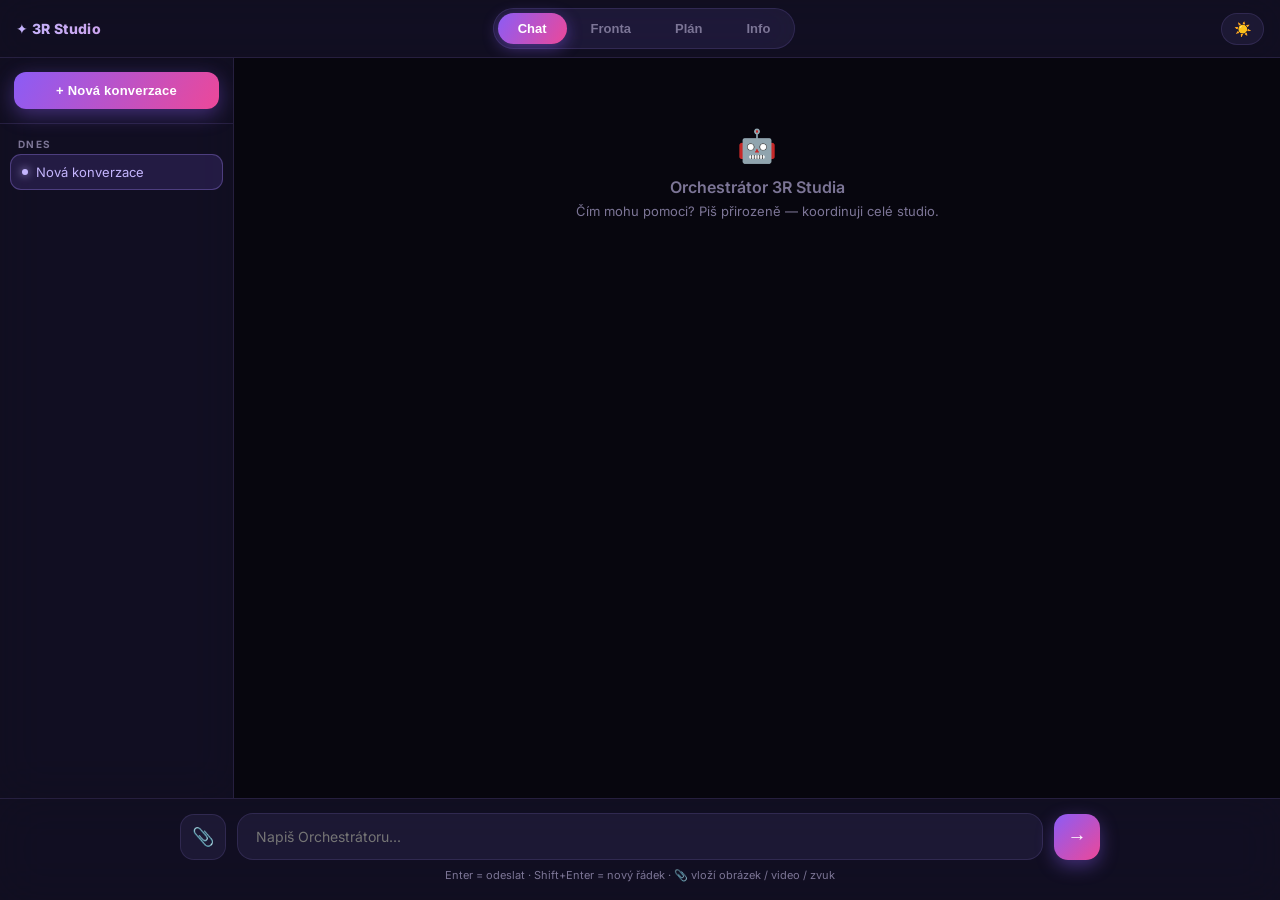
==== index.html @ f9796a10 "feat(axon): Interface builder - editovatelna tabulka v prohlizeci + paste z Excelu + save/load proje" ====
<!DOCTYPE html>
<html lang="cs">
<head>
  <meta charset="UTF-8">
  <meta name="viewport" content="width=device-width, initial-scale=1.0">
  <title>Admin Studio</title>
  <link rel="preconnect" href="https://fonts.googleapis.com">
  <link href="https://fonts.googleapis.com/css2?family=Inter:wght@400;500;600;700&display=swap" rel="stylesheet">
  <style>
:root {
  --bg: #07060e;
  --bg2: #0c0a1a;
  --surface: rgba(26, 22, 48, 0.55);
  --surface-solid: #14101f;
  --surface2: rgba(40, 34, 70, 0.5);
  --surface3: rgba(54, 46, 92, 0.55);
  --border: rgba(168, 140, 255, 0.14);
  --border-strong: rgba(168, 140, 255, 0.32);
  --accent: #8b5cf6;
  --accent2: #ec4899;
  --accent3: #22d3ee;
  --accent-dim: rgba(139, 92, 246, 0.16);
  --accent-light: #c4b5fd;
  --text: #ece9f7;
  --text-muted: #7c7596;
  --text-dim: #a9a2c4;
  --success: #34d399;
  --warning: #fbbf24;
  --danger: #fb7185;
  --info: #60a5fa;
  --radius: 16px;
  --radius-sm: 10px;
  --glass-blur: blur(22px) saturate(160%);
  --shadow: 0 8px 40px rgba(0,0,0,0.45);
  --glow: 0 0 24px rgba(139,92,246,0.35);
}

[data-theme="light"] {
  --bg: #eef0fb;
  --bg2: #e3e7f9;
  --surface: rgba(255, 255, 255, 0.62);
  --surface-solid: #ffffff;
  --surface2: rgba(255, 255, 255, 0.55);
  --surface3: rgba(124, 92, 246, 0.10);
  --border: rgba(80, 60, 160, 0.16);
  --border-strong: rgba(124, 92, 246, 0.4);
  --accent: #7c3aed;
  --accent2: #db2777;
  --accent3: #0891b2;
  --accent-dim: rgba(124, 58, 237, 0.12);
  --accent-light: #6d28d9;
  --text: #1a1730;
  --text-muted: #6b6488;
  --text-dim: #4b4570;
  --shadow: 0 8px 40px rgba(80,60,160,0.14);
  --glow: 0 0 24px rgba(124,58,237,0.22);
}

* { margin: 0; padding: 0; box-sizing: border-box; }
html, body { height: 100%; background: var(--bg); color: var(--text); font-family: 'Inter', system-ui, -apple-system, sans-serif; -webkit-font-smoothing: antialiased; }
@media (min-width: 641px) { html, body { overflow: hidden; } }
@media (max-width: 640px) { html, body { overflow-x: hidden; overflow-y: auto; } }

/* ===== ŽIVÉ POZADÍ — aurora orby ===== */
#bg-aurora { position: fixed; inset: 0; z-index: -2; overflow: hidden; background: radial-gradient(140% 120% at 50% 0%, var(--bg2), var(--bg) 70%); }
.orb { position: absolute; border-radius: 50%; filter: blur(70px); opacity: 0.55; will-change: transform; }
.orb.o1 { width: 46vw; height: 46vw; background: radial-gradient(circle, #8b5cf6, transparent 65%); top: -12vw; left: -8vw; animation: drift1 22s ease-in-out infinite; }
.orb.o2 { width: 40vw; height: 40vw; background: radial-gradient(circle, #ec4899, transparent 65%); bottom: -14vw; right: -10vw; animation: drift2 27s ease-in-out infinite; }
.orb.o3 { width: 34vw; height: 34vw; background: radial-gradient(circle, #22d3ee, transparent 65%); top: 35%; left: 45%; opacity: 0.32; animation: drift3 32s ease-in-out infinite; }
[data-theme="light"] .orb { opacity: 0.32; }
@keyframes drift1 { 0%,100%{transform:translate(0,0) scale(1)} 50%{transform:translate(8vw,6vh) scale(1.12)} }
@keyframes drift2 { 0%,100%{transform:translate(0,0) scale(1)} 50%{transform:translate(-7vw,-5vh) scale(1.08)} }
@keyframes drift3 { 0%,100%{transform:translate(0,0) scale(1)} 50%{transform:translate(-6vw,7vh) scale(1.15)} }
#bg-grid { position: fixed; inset: 0; z-index: -1; background-image: linear-gradient(rgba(139,92,246,0.04) 1px, transparent 1px), linear-gradient(90deg, rgba(139,92,246,0.04) 1px, transparent 1px); background-size: 44px 44px; mask-image: radial-gradient(120% 90% at 50% 0%, #000 30%, transparent 75%); pointer-events: none; }
@media (prefers-reduced-motion: reduce) { .orb { animation: none !important; } }

.app { display: flex; flex-direction: column; height: 100%; min-height: 100dvh; position: relative; z-index: 1; }
@media (min-width: 641px) { .app { height: 100vh; } }

/* ===== TOPBAR ===== */
.topbar {
  display: flex; align-items: center; padding: 0 16px;
  height: 58px; background: var(--surface); backdrop-filter: var(--glass-blur); -webkit-backdrop-filter: var(--glass-blur);
  border-bottom: 1px solid var(--border); flex-shrink: 0; gap: 10px; z-index: 10; overflow: hidden;
}
.brand {
  font-weight: 800; font-size: 14px; margin-right: 8px; letter-spacing: 0.4px; white-space: nowrap; flex: 1; min-width: 0; overflow: hidden; text-overflow: ellipsis;
  background: linear-gradient(120deg, var(--accent-light), var(--accent2) 60%, var(--accent3));
  -webkit-background-clip: text; background-clip: text; -webkit-text-fill-color: transparent;
  background-size: 200% auto; animation: shimmer 6s linear infinite;
}
@keyframes shimmer { to { background-position: 200% center; } }

.tabs {
  position: relative; display: flex; gap: 4px; margin: 0 auto; padding: 4px;
  border-radius: 999px; background: var(--surface2); border: 1px solid var(--border);
  backdrop-filter: var(--glass-blur); -webkit-backdrop-filter: var(--glass-blur);
}
.tab-indicator {
  position: absolute; top: 4px; bottom: 4px; left: 0; width: 0;
  border-radius: 999px; background: linear-gradient(120deg, var(--accent), var(--accent2));
  box-shadow: 0 4px 16px rgba(139,92,246,0.45); z-index: 0; opacity: 0;
  transition: transform 0.38s cubic-bezier(.5,1.4,.5,1), width 0.38s cubic-bezier(.5,1.4,.5,1), opacity 0.25s;
}
.tab-indicator.ready { opacity: 1; }
.tab {
  position: relative; z-index: 1; display: flex; align-items: center; justify-content: center; gap: 6px;
  padding: 8px 20px; border-radius: 999px; border: none; background: none; color: var(--text-muted);
  cursor: pointer; font-size: 13px; font-weight: 600; transition: color 0.25s; white-space: nowrap; flex: 1;
}
.tab:hover { color: var(--text); }
.tab.active { color: #fff; }
.tab-badge { background: rgba(255,255,255,0.25); color: #fff; border-radius: 10px; padding: 1px 6px; font-size: 10px; font-weight: 700; min-width: 16px; text-align: center; animation: pulse 2s infinite; }
.tab:not(.active) .tab-badge { background: linear-gradient(135deg, var(--accent2), var(--danger)); box-shadow: 0 0 10px rgba(236,72,153,0.5); }
@keyframes pulse { 0%,100%{transform:scale(1)} 50%{transform:scale(1.12)} }

.menu-btn { display: none; background: var(--surface2); border: 1px solid var(--border); border-radius: 10px; padding: 5px 11px; cursor: pointer; color: var(--text-dim); font-size: 16px; }
@media (max-width: 640px) { .menu-btn { display: block; } }
.sidebar-backdrop { display: none; position: fixed; inset: 0; top: 52px; background: rgba(0,0,0,0.5); z-index: 49; opacity: 0; transition: opacity 0.28s; }
.sidebar-backdrop.show { display: block; opacity: 1; }
.topbar-right { display: flex; align-items: center; gap: 8px; flex: 1; justify-content: flex-end; }
.theme-btn { background: var(--surface2); border: 1px solid var(--border); border-radius: 999px; padding: 7px 12px; cursor: pointer; color: var(--text-dim); font-size: 14px; transition: all 0.25s; }
.theme-btn:hover { transform: rotate(20deg) scale(1.1); border-color: var(--border-strong); }

.main { display: flex; flex: 1; overflow: hidden; min-height: 0; }

/* ===== SIDEBAR ===== */
.sidebar {
  width: 234px; background: var(--surface); backdrop-filter: var(--glass-blur); -webkit-backdrop-filter: var(--glass-blur);
  border-right: 1px solid var(--border); display: flex; flex-direction: column; flex-shrink: 0; overflow: hidden; transition: width 0.25s;
}
.sidebar.collapsed { width: 0; }
.sidebar-header { padding: 14px; border-bottom: 1px solid var(--border); }
.new-chat-btn {
  width: 100%; background: linear-gradient(120deg, var(--accent), var(--accent2)); color: #fff; border: none;
  border-radius: 12px; padding: 11px; cursor: pointer; font-size: 13px; font-weight: 700; letter-spacing: 0.2px;
  box-shadow: 0 6px 20px rgba(139,92,246,0.4); transition: all 0.25s; position: relative; overflow: hidden;
}
.new-chat-btn:hover { transform: translateY(-2px); box-shadow: 0 10px 28px rgba(139,92,246,0.55); }
.new-chat-btn:active { transform: translateY(0); }

.sidebar-list { flex: 1; overflow-y: auto; padding: 10px; }
.history-group { margin-bottom: 14px; }
.history-group-label { font-size: 10px; text-transform: uppercase; letter-spacing: 1.4px; color: var(--text-muted); padding: 4px 8px; font-weight: 700; }
.history-item { display: flex; align-items: center; gap: 8px; padding: 9px 11px; border-radius: 11px; cursor: pointer; font-size: 13px; color: var(--text-dim); white-space: nowrap; overflow: hidden; transition: all 0.2s; border: 1px solid transparent; }
.history-item .hi-dot { width: 6px; height: 6px; border-radius: 50%; background: var(--text-muted); flex-shrink: 0; transition: all 0.2s; }
.history-item .hi-title { overflow: hidden; text-overflow: ellipsis; }
.history-item:hover { background: var(--surface2); color: var(--text); transform: translateX(3px); }
.history-item:hover .hi-dot { background: var(--accent2); }
.history-item.active { background: var(--accent-dim); color: var(--accent-light); border-color: var(--border-strong); }
.history-item.active .hi-dot { background: var(--accent-light); box-shadow: 0 0 8px var(--accent-light); }

.content { flex: 1; display: flex; flex-direction: column; overflow: hidden; }
.view { display: none; flex: 1; overflow-y: auto; }
.view.active { display: flex; flex-direction: column; animation: viewIn 0.35s cubic-bezier(.4,0,.2,1); }
@keyframes viewIn { from { opacity: 0; transform: translateY(10px); } to { opacity: 1; transform: translateY(0); } }

#view-chat { padding: 0; }
.chat-messages { flex: 1; overflow-y: auto; padding: 28px 24px; display: flex; flex-direction: column; gap: 18px; max-width: 980px; width: 100%; align-self: center; }
.msg-wrap { display: flex; gap: 11px; max-width: 86%; animation: msgIn 0.4s cubic-bezier(.34,1.56,.64,1); }
@keyframes msgIn { from { opacity: 0; transform: translateY(14px) scale(0.97); } to { opacity: 1; transform: translateY(0) scale(1); } }
.msg-wrap.user { align-self: flex-end; flex-direction: row-reverse; }
.msg-wrap.agent { align-self: flex-start; }
.msg-avatar { width: 32px; height: 32px; border-radius: 50%; display: flex; align-items: center; justify-content: center; font-size: 14px; flex-shrink: 0; margin-top: 4px; border: 1px solid var(--border); }
.msg-wrap.user .msg-avatar { background: linear-gradient(135deg, var(--accent-dim), transparent); }
.msg-wrap.agent .msg-avatar { background: linear-gradient(135deg, var(--accent), var(--accent2)); box-shadow: var(--glow); }
.msg-body { display: flex; flex-direction: column; gap: 5px; min-width: 0; }
.msg-bubble {
  padding: 13px 17px; border-radius: 18px; font-size: 14px; line-height: 1.65; max-width: 100%; overflow-wrap: anywhere; word-break: break-word;
  backdrop-filter: var(--glass-blur); -webkit-backdrop-filter: var(--glass-blur); border: 1px solid var(--border); word-wrap: break-word;
}
.msg-wrap.user .msg-bubble { background: linear-gradient(135deg, rgba(139,92,246,0.28), rgba(236,72,153,0.18)); border-bottom-right-radius: 5px; border-color: var(--border-strong); }
.msg-wrap.agent .msg-bubble { background: var(--surface2); border-bottom-left-radius: 5px; }
.msg-bubble.html-content img { max-width: 100%; border-radius: var(--radius-sm); margin: 8px 0; display: block; }
.msg-bubble.html-content audio { width: 100%; margin: 8px 0; }
.msg-bubble.html-content video { max-width: 100%; border-radius: var(--radius-sm); margin: 8px 0; display: block; background: #000; }
.msg-bubble.html-content .table-scroll { max-width: 100%; overflow-x: auto; margin: 8px 0; -webkit-overflow-scrolling: touch; border-radius: var(--radius-sm); }
.msg-bubble.html-content .table-scroll table { margin: 0; width: auto; min-width: 100%; }
.msg-bubble.html-content h1,.msg-bubble.html-content h2,.msg-bubble.html-content h3 { margin: 12px 0 6px; line-height: 1.3; }
.msg-bubble.html-content p { margin: 6px 0; }
.msg-bubble.html-content ul,.msg-bubble.html-content ol { padding-left: 20px; margin: 6px 0; }
.msg-bubble.html-content pre { background: rgba(0,0,0,0.35); border-radius: var(--radius-sm); padding: 12px; overflow-x: auto; font-size: 13px; margin: 8px 0; border: 1px solid var(--border); }
.msg-bubble.html-content code { background: rgba(0,0,0,0.3); padding: 2px 6px; border-radius: 5px; font-size: 13px; font-family: ui-monospace, monospace; }
.msg-bubble.html-content table { border-collapse: collapse; width: 100%; margin: 8px 0; font-size: 13px; }
.msg-bubble.html-content th,.msg-bubble.html-content td { border: 1px solid var(--border); padding: 6px 10px; }
.msg-bubble.html-content th { background: var(--surface3); }
.msg-bubble.html-content a { color: var(--accent3); }
.msg-meta { font-size: 11px; color: var(--text-muted); padding: 0 6px; }
.msg-wrap.user .msg-meta { text-align: right; }

.typing-indicator { display: flex; gap: 5px; align-items: center; padding: 15px 18px; background: var(--surface2); backdrop-filter: var(--glass-blur); -webkit-backdrop-filter: var(--glass-blur); border: 1px solid var(--border); border-radius: 18px; border-bottom-left-radius: 5px; width: fit-content; }
.typing-dot { width: 8px; height: 8px; border-radius: 50%; background: linear-gradient(135deg, var(--accent), var(--accent2)); animation: typingBounce 1.2s infinite; }
.typing-dot:nth-child(2) { animation-delay: 0.18s; }
.typing-dot:nth-child(3) { animation-delay: 0.36s; }
@keyframes typingBounce { 0%,60%,100%{transform:translateY(0);opacity:0.5} 30%{transform:translateY(-7px);opacity:1} }

/* ===== GLASS KARTY (sdílené) ===== */
.glass-card, .queue-card, .stat-card, .schedule-item, .task-form {
  background: var(--surface); backdrop-filter: var(--glass-blur); -webkit-backdrop-filter: var(--glass-blur);
  border: 1px solid var(--border); border-radius: var(--radius);
}

#view-queue { padding: 24px; }
.queue-header { display: flex; align-items: center; gap: 12px; margin-bottom: 22px; }
.queue-header h2 { font-size: 20px; font-weight: 800; }
.queue-empty { text-align: center; padding: 70px 20px; color: var(--text-muted); }
.queue-empty .empty-icon { font-size: 52px; margin-bottom: 14px; opacity: 0.4; animation: float 4s ease-in-out infinite; }
@keyframes float { 0%,100%{transform:translateY(0)} 50%{transform:translateY(-10px)} }

.queue-card { padding: 18px; margin-bottom: 14px; transition: all 0.25s; position: relative; overflow: hidden; }
.queue-card::before { content: ''; position: absolute; left: 0; top: 0; bottom: 0; width: 3px; background: linear-gradient(var(--accent), var(--accent2)); opacity: 0; transition: opacity 0.25s; }
.queue-card:hover { border-color: var(--border-strong); transform: translateY(-2px); box-shadow: var(--shadow); }
.queue-card:hover::before { opacity: 1; }
.card-header { display: flex; align-items: center; gap: 8px; margin-bottom: 11px; flex-wrap: wrap; }
.project-badge { padding: 4px 11px; border-radius: 999px; font-size: 11px; font-weight: 700; border: 1px solid transparent; }
.badge-pavler { background: rgba(167,139,250,0.16); color: #c4b5fd; border-color: rgba(167,139,250,0.3); }
.badge-spektrum { background: rgba(251,191,36,0.14); color: #fbbf24; border-color: rgba(251,191,36,0.3); }
.badge-conflux { background: rgba(248,113,113,0.14); color: #f87171; border-color: rgba(248,113,113,0.3); }
.badge-gream { background: rgba(74,222,128,0.14); color: #4ade80; border-color: rgba(74,222,128,0.3); }
.badge-recho { background: rgba(96,165,250,0.14); color: #60a5fa; border-color: rgba(96,165,250,0.3); }
.badge-default { background: var(--surface2); color: var(--text-dim); border-color: var(--border); }
.card-agent { font-size: 12px; color: var(--text-muted); }
.card-time { margin-left: auto; font-size: 11px; color: var(--text-muted); }
.card-qa { font-size: 12px; font-weight: 700; }
.card-qa.good { color: var(--success); }
.card-qa.warn { color: var(--warning); }
.card-title { font-weight: 700; font-size: 15px; margin-bottom: 8px; }
.card-preview { color: var(--text-dim); font-size: 14px; line-height: 1.65; }
.card-preview.html-content img { max-width: 100%; border-radius: var(--radius-sm); margin: 8px 0; }
.card-preview.html-content img.thumbnail { max-width: 280px; }
.card-full { display: none; }
.expand-btn { background: none; border: none; color: var(--accent-light); cursor: pointer; font-size: 12px; padding: 4px 0; margin: 4px 0; font-weight: 600; }
.card-editor { display: none; margin-top: 12px; }
.card-feedback { display: none; margin-top: 12px; }
.edit-textarea, .feedback-textarea {
  width: 100%; min-height: 120px; background: var(--surface2); border: 1px solid var(--border);
  border-radius: var(--radius-sm); padding: 11px; color: var(--text); font-size: 14px; line-height: 1.5; resize: vertical; font-family: inherit;
}
.edit-textarea:focus, .feedback-textarea:focus { outline: none; border-color: var(--accent); box-shadow: 0 0 0 3px var(--accent-dim); }
.editor-row { display: flex; gap: 8px; margin-top: 8px; }

.card-actions { display: flex; gap: 8px; margin-top: 15px; flex-wrap: wrap; }
.btn { padding: 9px 17px; border-radius: 11px; cursor: pointer; font-size: 13px; font-weight: 600; border: none; transition: all 0.22s; }
.btn:hover { transform: translateY(-2px); }
.btn:active { transform: translateY(0); }
.btn-approve { background: linear-gradient(135deg, #059669, #10b981); color: #fff; box-shadow: 0 4px 16px rgba(16,185,129,0.35); }
.btn-edit { background: var(--surface2); color: var(--text); border: 1px solid var(--border); }
.btn-edit:hover { border-color: var(--border-strong); }
.btn-feedback { background: var(--surface2); color: var(--warning); border: 1px solid var(--border); }
.btn-reject { background: none; color: var(--text-muted); border: 1px solid var(--border); }
.btn-reject:hover { color: var(--danger); border-color: var(--danger); }
.btn-save { background: linear-gradient(135deg, #059669, #10b981); color: #fff; }
.btn-primary { background: linear-gradient(120deg, var(--accent), var(--accent2)); color: #fff; box-shadow: 0 4px 16px rgba(139,92,246,0.4); }
.btn-ghost { background: none; color: var(--text-muted); }

#view-plan { padding: 24px; }
.plan-header { display: flex; justify-content: space-between; align-items: center; margin-bottom: 22px; }
.plan-header h2 { font-size: 20px; font-weight: 800; }
.add-task-btn { background: linear-gradient(120deg, var(--accent), var(--accent2)); color: #fff; border: none; padding: 9px 17px; border-radius: 11px; cursor: pointer; font-size: 13px; font-weight: 700; box-shadow: 0 4px 16px rgba(139,92,246,0.4); transition: all 0.22s; }
.add-task-btn:hover { transform: translateY(-2px); box-shadow: 0 8px 22px rgba(139,92,246,0.5); }

.task-form { padding: 18px; margin-bottom: 22px; display: none; }
.task-form.visible { display: block; animation: viewIn 0.3s ease; }
.form-grid { display: grid; grid-template-columns: 1fr 1fr; gap: 13px; margin-bottom: 13px; }
.form-field label { display: block; font-size: 11px; text-transform: uppercase; letter-spacing: 1px; color: var(--text-muted); margin-bottom: 6px; font-weight: 600; }
.form-field input, .form-field select, .form-field textarea {
  width: 100%; background: var(--surface2); border: 1px solid var(--border); border-radius: var(--radius-sm);
  padding: 9px 13px; color: var(--text); font-size: 14px; font-family: inherit; transition: all 0.2s;
}
.form-field input:focus, .form-field select:focus, .form-field textarea:focus { outline: none; border-color: var(--accent); box-shadow: 0 0 0 3px var(--accent-dim); }
.form-field textarea { min-height: 80px; resize: vertical; }
.form-field.full { grid-column: 1/-1; }
.form-actions { display: flex; gap: 8px; }

.schedule-list { display: flex; flex-direction: column; gap: 10px; }
.schedule-item { padding: 15px 17px; display: flex; align-items: flex-start; gap: 13px; transition: all 0.22s; }
.schedule-item:hover { border-color: var(--border-strong); transform: translateX(3px); }
.schedule-item .s-time { font-size: 12px; color: var(--accent-light); font-weight: 700; min-width: 80px; }
.schedule-item .s-body { flex: 1; }
.schedule-item .s-title { font-weight: 600; font-size: 14px; margin-bottom: 3px; }
.schedule-item .s-meta { font-size: 12px; color: var(--text-muted); }
.schedule-item .s-actions { display: flex; gap: 6px; }
.s-btn { background: var(--surface2); border: 1px solid var(--border); border-radius: 8px; padding: 5px 9px; cursor: pointer; color: var(--text-muted); font-size: 12px; transition: all 0.2s; }
.s-btn:hover { color: var(--text); border-color: var(--border-strong); }
.s-btn.del:hover { color: var(--danger); border-color: var(--danger); }
.schedule-badge { font-size: 11px; padding: 3px 9px; border-radius: 999px; font-weight: 600; }
.badge-active { background: rgba(52,211,153,0.16); color: #34d399; }
.badge-paused { background: var(--surface2); color: var(--text-muted); }

#view-info { padding: 24px; }
.info-grid { display: grid; grid-template-columns: repeat(auto-fit, minmax(180px, 1fr)); gap: 14px; margin-bottom: 26px; }
.stat-card { padding: 20px; transition: all 0.25s; position: relative; overflow: hidden; }
.stat-card::after { content: ''; position: absolute; top: -40%; right: -20%; width: 120px; height: 120px; background: radial-gradient(circle, var(--accent-dim), transparent 70%); opacity: 0; transition: opacity 0.3s; }
.stat-card:hover { transform: translateY(-3px); border-color: var(--border-strong); box-shadow: var(--shadow); }
.stat-card:hover::after { opacity: 1; }
.stat-label { font-size: 11px; text-transform: uppercase; letter-spacing: 1px; color: var(--text-muted); margin-bottom: 8px; font-weight: 600; }
.stat-value { font-size: 32px; font-weight: 800; background: linear-gradient(120deg, var(--accent-light), var(--accent2)); -webkit-background-clip: text; background-clip: text; -webkit-text-fill-color: transparent; }
.stat-sub { font-size: 12px; color: var(--text-muted); margin-top: 4px; }
.stat-value.warn { background: linear-gradient(120deg, #fbbf24, #f59e0b); -webkit-background-clip: text; background-clip: text; -webkit-text-fill-color: transparent; }
.stat-value.danger { background: linear-gradient(120deg, #fb7185, #ef4444); -webkit-background-clip: text; background-clip: text; -webkit-text-fill-color: transparent; }
.info-section { margin-bottom: 26px; }
.info-section h3 { font-size: 12px; text-transform: uppercase; letter-spacing: 1px; color: var(--text-muted); margin-bottom: 14px; font-weight: 700; }
.info-row { display: flex; justify-content: space-between; padding: 11px 14px; margin-bottom: 6px; border-radius: 12px; background: var(--surface); backdrop-filter: var(--glass-blur); -webkit-backdrop-filter: var(--glass-blur); border: 1px solid var(--border); font-size: 14px; transition: all 0.2s; }
.info-row:hover { border-color: var(--border-strong); transform: translateX(3px); }
.info-row .label { color: var(--text-dim); }
.info-row .value { font-weight: 600; }

/* ===== CHAT INPUT ===== */
.chat-input-bar { padding: 14px 20px 18px; background: var(--surface); backdrop-filter: var(--glass-blur); -webkit-backdrop-filter: var(--glass-blur); border-top: 1px solid var(--border); flex-shrink: 0; }
.chat-input-wrap { display: flex; gap: 11px; align-items: flex-end; max-width: 920px; margin: 0 auto; }
.chat-textarea { flex: 1; background: var(--surface2); border: 1px solid var(--border); border-radius: 16px; padding: 12px 18px; color: var(--text); font-size: 14px; font-family: inherit; resize: none; line-height: 1.5; max-height: 150px; overflow-y: auto; transition: all 0.22s; }
.chat-textarea:focus { outline: none; border-color: var(--accent); box-shadow: 0 0 0 3px var(--accent-dim), var(--glow); }
.send-btn { background: linear-gradient(135deg, var(--accent), var(--accent2)); color: #fff; border: none; width: 46px; height: 46px; border-radius: 14px; cursor: pointer; font-size: 19px; display: flex; align-items: center; justify-content: center; flex-shrink: 0; transition: all 0.22s; box-shadow: 0 6px 18px rgba(139,92,246,0.4); }
.send-btn:hover { transform: translateY(-2px) scale(1.04); box-shadow: 0 10px 26px rgba(139,92,246,0.55); }
.send-btn:active { transform: scale(0.96); }
.send-btn:disabled { opacity: 0.4; cursor: not-allowed; transform: none; box-shadow: none; }
.attach-btn { background: var(--surface2); border: 1px solid var(--border); color: var(--text-dim); width: 46px; height: 46px; border-radius: 14px; cursor: pointer; font-size: 18px; display: flex; align-items: center; justify-content: center; flex-shrink: 0; transition: all 0.22s; }
.attach-btn:hover { color: var(--text); border-color: var(--border-strong); transform: translateY(-2px); }
.attach-btn:disabled { opacity: 0.5; cursor: wait; transform: none; }
.input-hint { text-align: center; font-size: 11px; color: var(--text-muted); margin-top: 8px; }

.toast-container { position: fixed; bottom: 90px; left: 50%; transform: translateX(-50%); display: flex; flex-direction: column; gap: 8px; z-index: 1000; pointer-events: none; }
.toast { background: var(--surface); backdrop-filter: var(--glass-blur); -webkit-backdrop-filter: var(--glass-blur); border: 1px solid var(--border-strong); color: var(--text); padding: 11px 22px; border-radius: 14px; font-size: 14px; opacity: 0; transform: translateY(12px); transition: all 0.3s cubic-bezier(.34,1.56,.64,1); white-space: nowrap; box-shadow: var(--shadow); }
.toast.show { opacity: 1; transform: translateY(0); }
.toast.success { border-color: var(--success); color: var(--success); }
.toast.error { border-color: var(--danger); color: var(--danger); }

::-webkit-scrollbar { width: 7px; height: 7px; }
::-webkit-scrollbar-track { background: transparent; }
::-webkit-scrollbar-thumb { background: linear-gradient(var(--accent), var(--accent2)); border-radius: 4px; }
::-webkit-scrollbar-thumb:hover { background: var(--accent); }

@media (max-width: 640px) {
  .sidebar { position: fixed; top: 58px; bottom: 0; left: 0; z-index: 50; width: 80vw; max-width: 300px; box-shadow: var(--shadow); transform: translateX(-105%); transition: transform 0.28s; display: flex; }
  .sidebar.mobile-open { transform: translateX(0); }
  .form-grid { grid-template-columns: 1fr; }
  .topbar { padding: 8px 10px; min-height: 52px; height: auto; gap: 8px; flex-wrap: wrap; overflow: visible; }
  .brand { font-size: 13px; margin-right: 0; }
  .tabs { order: 5; flex-basis: 100%; width: 100%; margin: 0; padding: 4px; gap: 4px; }
  .tab { flex: 1; padding: 9px 4px; font-size: 12.5px; }
  #view-queue, #view-plan, #view-info { padding: 16px; }
  #view-queue > div, #view-plan > div, #view-info > div { padding: 0 !important; max-width: 100% !important; }
  .chat-messages { padding: 18px 14px; }
  .chat-input-bar { padding: 10px 12px 14px; }
  .msg-wrap { max-width: 95%; }
  .info-grid { grid-template-columns: 1fr 1fr; }
  .main { overflow-y: auto; }
  .content { overflow-y: auto; }
  .view.active { overflow-y: visible; }
}
.view-inner { width: 100%; max-width: 860px; margin: 0 auto; align-self: center; }
@keyframes fadeIn { from { opacity:0; transform:translateY(8px); } to { opacity:1; transform:translateY(0); } }
  </style>
</head>
<body>
<div id="bg-aurora"><div class="orb o1"></div><div class="orb o2"></div><div class="orb o3"></div></div>
<div id="bg-grid"></div>
<div class="app">
  <header class="topbar">
    <button class="menu-btn" id="menu-btn" onclick="toggleSidebar()" aria-label="Menu">☰</button>
    <span class="brand">✦ 3R Studio</span>
    <nav class="tabs" id="tabs">
      <span class="tab-indicator" id="tab-indicator"></span>
      <button class="tab active" data-tab="chat" onclick="setTab('chat')">Chat</button>
      <button class="tab" data-tab="queue" onclick="setTab('queue')">Fronta <span class="tab-badge" id="queue-badge" style="display:none"></span></button>
      <button class="tab" data-tab="plan" onclick="setTab('plan')">Plán</button>
      <button class="tab" data-tab="info" onclick="setTab('info')">Info</button>
    </nav>
    <div class="topbar-right">
      <button class="theme-btn" id="theme-btn" onclick="toggleTheme()">☀️</button>
    </div>
  </header>

  <div class="main">
    <aside class="sidebar" id="sidebar">
      <div class="sidebar-header">
        <button class="new-chat-btn" onclick="newSession()">+ Nová konverzace</button>
      </div>
      <div class="sidebar-list" id="history-list"></div>
    </aside>
    <div class="sidebar-backdrop" id="sidebar-backdrop" onclick="toggleSidebar(false)"></div>

    <div class="content">
      <div class="view active" id="view-chat">
        <div class="chat-messages" id="chat-messages">
          <div data-welcome style="text-align:center;padding:40px 20px;color:var(--text-muted)">
            <div style="font-size:32px;margin-bottom:12px">🤖</div>
            <div style="font-weight:600;margin-bottom:6px">Orchestrátor 3R Studia</div>
            <div style="font-size:13px">Čím mohu pomoci? Piš přirozeně — koordinuji celé studio.</div>
          </div>
        </div>
      </div>

      <div class="view" id="view-queue">
        <div class="view-inner">
          <div class="queue-header">
            <h2>Fronta schválení</h2>
            <span style="color:var(--text-muted);font-size:13px" id="queue-count">Prázdná</span>
          </div>
          <div id="queue-list"></div>
        </div>
      </div>

      <div class="view" id="view-plan">
        <div class="view-inner">
          <div class="plan-header">
            <h2>Plán</h2>
            <button class="add-task-btn" onclick="toggleAddTask()">+ Přidat úkol</button>
          </div>

          <div class="task-form" id="task-form">
            <div class="form-grid">
              <div class="form-field full">
                <label>Název úkolu *</label>
                <input type="text" id="s-title" placeholder="např. Vygeneruj týdenní post pro Gream">
              </div>
              <div class="form-field">
                <label>Opakování</label>
                <select id="s-type">
                  <option value="weekly">Týdně</option>
                  <option value="daily">Denně</option>
                  <option value="monthly">Měsíčně</option>
                </select>
              </div>
              <div class="form-field">
                <label>Den v týdnu</label>
                <select id="s-dow">
                  <option value="1">Pondělí</option>
                  <option value="2">Úterý</option>
                  <option value="3">Středa</option>
                  <option value="4">Čtvrtek</option>
                  <option value="5">Pátek</option>
                  <option value="6">Sobota</option>
                  <option value="0">Neděle</option>
                </select>
              </div>
              <div class="form-field">
                <label>Čas</label>
                <input type="time" id="s-time" value="09:00">
              </div>
              <div class="form-field">
                <label>Agent</label>
                <select id="s-agent">
                  <option value="orchestrator">Orchestrátor (rozhodne)</option>
                  <option value="copywriter">Copywriter</option>
                  <option value="image-gen">Image Gen</option>
                  <option value="game-designer">Herní designér</option>
                  <option value="social-media">Social Media</option>
                </select>
              </div>
              <div class="form-field">
                <label>Projekt</label>
                <select id="s-project">
                  <option value="Gream">Gream</option>
                  <option value="Pavler">Pavler</option>
                  <option value="Spektrum">Spektrum barev</option>
                  <option value="CONFLUX">CONFLUX</option>
                  <option value="RECHO">RECHO</option>
                  <option value="Weby">Weby</option>
                </select>
              </div>
              <div class="form-field full">
                <label>Instrukce pro agenta</label>
                <textarea id="s-prompt" placeholder="Co přesně má agent udělat?..."></textarea>
              </div>
            </div>
            <div class="form-actions">
              <button class="btn btn-primary" onclick="addSchedule()">✓ Uložit úkol</button>
              <button class="btn btn-ghost" onclick="toggleAddTask()">Zrušit</button>
            </div>
          </div>

          <div class="schedule-list" id="schedule-list"></div>
        </div>
      </div>

      <div class="view" id="view-info">
        <div class="view-inner">
          <h2 style="margin-bottom:20px;font-size:20px">3R Studio — přehled</h2>

          <div class="info-grid" style="grid-template-columns:repeat(3,1fr)">
            <div class="stat-card">
              <div class="stat-label">DeepSeek kredit</div>
              <div class="stat-value" id="stat-balance">–</div>
              <div class="stat-sub" id="stat-balance-sub"></div>
            </div>
            <div class="stat-card">
              <div class="stat-label">Ve frontě</div>
              <div class="stat-value" id="stat-queue">0</div>
              <div class="stat-sub">čeká na schválení</div>
            </div>
            <div class="stat-card">
              <div class="stat-label">Do srpnu 2026</div>
              <div class="stat-value warn" id="stat-countdown">–</div>
              <div class="stat-sub">dní · launch deadline</div>
            </div>
          </div>

          <div class="info-section">
            <h3>Model orchestrátoru</h3>
            <div class="info-row" style="flex-wrap:wrap;gap:10px">
              <span class="label">Aktuální: <strong id="orch-model-cur">…</strong></span>
              <span class="value" style="display:flex;gap:8px;align-items:center">
                <select id="orch-model-sel" style="background:var(--surface2);border:1px solid var(--border);color:var(--text);border-radius:8px;padding:6px 10px;font-size:13px">
                  <option value="opus">Claude Opus 4.8 — nejchytřejší (drahé)</option>
                  <option value="sonnet">Claude Sonnet 4.6 — vyvážené</option>
                  <option value="haiku">Claude Haiku 4.5 — rychlé/levné</option>
                  <option value="fable">Claude Fable 5 — nejnovější</option>
                  <option value="deepseek">DeepSeek — nejlevnější</option>
                  <option value="gpt4o">GPT-4o — OpenAI</option>
                </select>
                <button onclick="setOrchModel()" style="background:linear-gradient(135deg,var(--accent),var(--accent2));color:#fff;border:none;border-radius:8px;padding:7px 14px;font-size:13px;font-weight:600;cursor:pointer">Použít</button>
              </span>
            </div>
          </div>

          <div class="info-section">
            <h3>Náklady · API <button onclick="refreshSpendUptime()" style="float:right;background:var(--surface2);border:1px solid var(--border);color:var(--text-dim);border-radius:8px;padding:3px 10px;font-size:11px;cursor:pointer">↻ obnovit</button></h3>
            <div id="info-spend"><div class="info-row"><span class="label" style="color:var(--text-muted)">Načítám…</span></div></div>
          </div>

          <div class="info-section">
            <h3>Dostupnost · Uptime</h3>
            <div id="info-uptime"><div class="info-row"><span class="label" style="color:var(--text-muted)">Načítám…</span></div></div>
          </div>

          <div class="info-section">
            <h3>Projekty</h3>
            <div id="info-projects-list">
              <div class="info-row"><span class="label">📱 Gream</span><span class="value" style="color:var(--danger)">PRIORITA · launch srpen 2026</span></div>
              <div class="info-row"><span class="label">🎵 Spektrum barev</span><span class="value" style="color:var(--warning)">Album · distribuce srpen 2026</span></div>
              <div class="info-row"><span class="label">⚔️ CONFLUX</span><span class="value">Itch.io → Steam</span></div>
              <div class="info-row"><span class="label">🎬 Pavler</span><span class="value" style="color:var(--success)">● Aktivní · virální obsah</span></div>
              <div class="info-row"><span class="label">🗡️ RECHO</span><span class="value" style="color:var(--text-muted)">Long-term · GDD fáze</span></div>
            </div>
          </div>

          <div class="info-section">
            <h3>AI modely &amp; API</h3>
            <div class="info-row">
              <span class="label">🤖 DeepSeek</span>
              <span class="value" style="display:flex;gap:12px;align-items:center">
                <span id="stat-ds-badge" style="font-size:12px"></span>
                <a href="https://platform.deepseek.com" target="_blank" style="color:var(--accent-light)">platform.deepseek.com ↗</a>
              </span>
            </div>
            <div class="info-row"><span class="label">🎨 OpenAI</span><span class="value"><a href="https://platform.openai.com" target="_blank" style="color:var(--accent-light)">platform.openai.com ↗</a></span></div>
            <div class="info-row"><span class="label">🧠 Anthropic (Claude)</span><span class="value"><a href="https://console.anthropic.com" target="_blank" style="color:var(--accent-light)">console.anthropic.com ↗</a></span></div>
            <div class="info-row"><span class="label">🎵 Suno</span><span class="value"><a href="https://suno.com" target="_blank" style="color:var(--accent-light)">suno.com ↗</a></span></div>
          </div>

          <div class="info-section">
            <h3>Infrastruktura</h3>
            <div class="info-row"><span class="label">⚙️ n8n orchestrátor</span><span class="value"><a href="https://n8n.3rstudio.eu" target="_blank" style="color:var(--accent-light)">n8n.3rstudio.eu ↗</a></span></div>
            <div class="info-row"><span class="label">🖥️ Hetzner VPS</span><span class="value"><a href="https://console.hetzner.cloud" target="_blank" style="color:var(--accent-light)">console.hetzner.cloud ↗</a><span style="color:var(--text-muted);font-size:12px;margin-left:8px">89.167.123.58</span></span></div>
            <div class="info-row"><span class="label">☁️ Google Drive</span><span class="value"><a href="https://drive.google.com/drive/folders/1WncIlibDfcbVLmEpQgaji9qAZBV88_3O" target="_blank" style="color:var(--accent-light)">roman-storage ↗</a></span></div>
            <div class="info-row"><span class="label">🔔 ntfy</span><span class="value"><a href="https://ntfy.romanpavlorek.eu" target="_blank" style="color:var(--accent-light)">ntfy.romanpavlorek.eu ↗</a></span></div>
            <div class="info-row"><span class="label">💻 GitHub</span><span class="value"><a href="https://github.com/JuegoRP" target="_blank" style="color:var(--accent-light)">github.com/JuegoRP ↗</a></span></div>
            <div class="info-row"><span class="label">🖼️ Obrázky (VPS)</span><span class="value"><a href="https://admin.romanpavlorek.eu/data/images/" target="_blank" style="color:var(--accent-light)">admin.romanpavlorek.eu/data/images/ ↗</a></span></div>
          </div>

          <div class="info-section">
            <h3>Weby</h3>
            <div class="info-row"><span class="label">🌐 3R Studio</span><span class="value"><a href="https://3rstudio.eu" target="_blank" style="color:var(--accent-light)">3rstudio.eu ↗</a></span></div>
            <div class="info-row"><span class="label">👤 Roman Pavlorek</span><span class="value"><a href="https://romanpavlorek.eu" target="_blank" style="color:var(--accent-light)">romanpavlorek.eu ↗</a></span></div>
            <div class="info-row"><span class="label">🔧 Admin panel</span><span class="value"><a href="https://admin.romanpavlorek.eu" target="_blank" style="color:var(--accent-light)">admin.romanpavlorek.eu ↗</a></span></div>
          </div>
        </div>
      </div>
    </div>
  </div>

  <div class="chat-input-bar">
    <div class="chat-input-wrap">
      <input type="file" id="attach-input" accept="image/*,audio/*,video/*" style="display:none" onchange="handleAttach(this)">
      <button class="attach-btn" id="attach-btn" type="button" title="Vložit obrázek, video nebo zvuk" onclick="document.getElementById('attach-input').click()">📎</button>
      <textarea class="chat-textarea" id="chat-input" placeholder="Napiš Orchestrátoru..." rows="1" oninput="autoResize(this)"></textarea>
      <button class="send-btn" id="send-btn" onclick="sendChat()">→</button>
    </div>
    <div class="input-hint">Enter = odeslat · Shift+Enter = nový řádek · 📎 vloží obrázek / video / zvuk</div>
  </div>
</div>

<div class="toast-container" id="toast-container"></div>
<script src="/config.js?v=4"></script>
<script>
// ===== CONFIG =====
// Same-origin přes Caddy proxy /api/* -> n8n (strip_prefix /api). NEMĚNIT na cross-origin.
const API_BASE = '/api/webhook';
const ENDPOINTS = {
  orchestrator: API_BASE + '/orchestrator',
  adminApprove: API_BASE + '/admin-approve',
  saveQueue: API_BASE + '/save-queue',
  readQueue: '/data/queue.json',
  saveSessions: API_BASE + '/save-sessions',
  readSessions: '/data/sessions.json',
  spendData: '/data/spend.json',
  queueData: '/data/queue.json'
};

// Webhooky n8n vyzaduji token (header auth) - doplni se automaticky na vsechna API_BASE volani
const WEBHOOK_TOKEN = window.WEBHOOK_TOKEN || '';
const _origFetch = window.fetch.bind(window);
window.fetch = (url, opts = {}) => {
  if (typeof url === 'string' && url.startsWith(API_BASE)) {
    opts.headers = Object.assign({}, opts.headers || {}, { 'X-Webhook-Token': WEBHOOK_TOKEN });
  }
  return _origFetch(url, opts);
};

// ===== STATE =====
let currentTab = 'chat';
let currentSession = null;
let sessions = {};
let queueItems = [];
let resolvedIds = new Set(JSON.parse(localStorage.getItem('3r_resolved_ids') || '[]'));
let schedules = [];
let theme = localStorage.getItem('theme') || 'dark';
let sendLocked = false;

// ===== INIT =====
document.addEventListener('DOMContentLoaded', async () => {
  applyTheme(theme);
  await loadSessions();
  await loadQueue();
  loadSchedules();
  loadSchedulesFromN8n();
  if (!currentSession) newSession();
  setTab('chat');
  requestAnimationFrame(updateTabIndicator);
  setTimeout(updateTabIndicator, 120);
  startQueuePolling();
});

// ===== THEME =====
function applyTheme(t) {
  theme = t;
  document.documentElement.setAttribute('data-theme', t);
  document.getElementById('theme-btn').textContent = t === 'dark' ? '☀️' : '🌙';
  localStorage.setItem('theme', t);
}
function toggleTheme() { applyTheme(theme === 'dark' ? 'light' : 'dark'); }

// ===== TABS =====
function setTab(tab) {
  currentTab = tab;
  document.querySelectorAll('.tab').forEach(t => t.classList.toggle('active', t.dataset.tab === tab));
  document.querySelectorAll('.view').forEach(v => v.classList.toggle('active', v.id === 'view-' + tab));
  updateTabIndicator();
  if (tab === 'queue') renderQueue();
  if (tab === 'info') refreshInfo();
  if (tab === 'plan') renderSchedules();
}

function updateTabIndicator() {
  const ind = document.getElementById('tab-indicator');
  const active = document.querySelector('.tab.active');
  if (!ind || !active) return;
  ind.style.transform = 'translateX(' + active.offsetLeft + 'px)';
  ind.style.width = active.offsetWidth + 'px';
  ind.classList.add('ready');
}
window.addEventListener('resize', updateTabIndicator);

// ===== SESSIONS / HISTORY =====
function newSession() {
  const id = 'sess_' + Date.now();
  const now = new Date().toISOString();
  sessions[id] = { id, sessionId: id, title: 'Nová konverzace', messages: [], created: now, updated: now };
  currentSession = id;
  renderHistory();
  clearChatUI();
  setTab('chat');
  return id;
}

function loadSession(id) {
  if (!sessions[id]) return;
  currentSession = id;
  renderHistory();
  clearChatUI();
  const msgs = sessions[id].messages || [];
  msgs.forEach(m => appendMessage(m.role === 'assistant' ? 'agent' : m.role, m.content, false));
  setTab('chat');
  if (window.innerWidth <= 640) toggleSidebar(false);
}

function toggleSidebar(force) {
  const sb = document.getElementById('sidebar');
  const bd = document.getElementById('sidebar-backdrop');
  if (!sb) return;
  const open = (typeof force === 'boolean') ? force : !sb.classList.contains('mobile-open');
  sb.classList.toggle('mobile-open', open);
  if (bd) bd.classList.toggle('show', open);
}

function clearChatUI() {
  const el = document.getElementById('chat-messages');
  el.innerHTML = '';
  if (!sessions[currentSession] || (sessions[currentSession].messages || []).length === 0) {
    el.innerHTML = `
      <div data-welcome style="text-align:center;padding:40px 20px;color:var(--text-muted)">
        <div style="font-size:32px;margin-bottom:12px">🤖</div>
        <div style="font-weight:600;margin-bottom:6px">Orchestrátor 3R Studia</div>
        <div style="font-size:13px">Čím mohu pomoci? Piš přirozeně — koordinuji celé studio.</div>
      </div>`;
  }
}

function updateSessionTitle(id, firstMessage) {
  if (!sessions[id]) return;
  sessions[id].title = firstMessage.slice(0, 40) + (firstMessage.length > 40 ? '…' : '');
  sessions[id].updated = new Date().toISOString();
  renderHistory();
}

function normalizeSessions(raw) {
  // Sjednoť identitu: klíč objektu = id; doplň created/title z dostupných dat.
  const out = {};
  for (const [key, v] of Object.entries(raw || {})) {
    if (!v || typeof v !== 'object') continue;
    const id = key || v.sessionId || v.id;
    if (!id) continue;
    const messages = Array.isArray(v.messages) ? v.messages : [];
    const firstUser = messages.find(m => m && m.role === 'user');
    out[id] = {
      id,
      sessionId: id,
      title: v.title || (firstUser ? String(firstUser.content).slice(0, 40) : 'Konverzace'),
      created: v.created || v.updated || (messages[0] && messages[0].ts) || new Date().toISOString(),
      updated: v.updated || v.created || new Date().toISOString(),
      messages
    };
  }
  return out;
}

function sessionSortIds() {
  return Object.keys(sessions).sort((a, b) =>
    new Date(sessions[b].updated || sessions[b].created || 0) - new Date(sessions[a].updated || sessions[a].created || 0));
}

async function loadSessions() {
  try {
    const r = await fetch(ENDPOINTS.readSessions + '?t=' + Date.now(), { method: 'GET' });
    if (r.ok) {
      const data = await r.json();
      if (data.sessions && Object.keys(data.sessions).length) {
        sessions = normalizeSessions(data.sessions);
        const ids = sessionSortIds();
        if (ids.length > 0) {
          currentSession = ids[0];
          renderHistory();
          loadSession(currentSession);
        }
        return;
      }
    }
  } catch(e) {}
  const local = localStorage.getItem('3r_sessions');
  if (local) {
    try { sessions = normalizeSessions(JSON.parse(local)); } catch(e) { sessions = {}; }
    const ids = sessionSortIds();
    if (ids.length > 0) { currentSession = ids[0]; renderHistory(); loadSession(currentSession); }
  }
}

async function saveCurrentSession() {
  if (!currentSession || !sessions[currentSession]) return;
  const sess = sessions[currentSession];
  sess.updated = new Date().toISOString();
  localStorage.setItem('3r_sessions', JSON.stringify(sessions));
  renderHistory();
  try {
    await fetch(ENDPOINTS.saveSessions, {
      method: 'POST', headers: { 'Content-Type': 'application/json' },
      body: JSON.stringify({ sessionId: currentSession, messages: sess.messages, title: sess.title })
    });
  } catch(e) {}
}

function renderHistory() {
  const list = document.getElementById('history-list');
  if (!list) return;
  const now = new Date();
  const today = now.toDateString();
  const yesterday = new Date(now - 86400000).toDateString();
  const groups = { 'Dnes': [], 'Včera': [], 'Dříve': [] };
  sessionSortIds().map(id => sessions[id]).forEach(s => {
    const ref = new Date(s.updated || s.created || 0);
    const d = isNaN(ref) ? 'Dříve' : ref.toDateString();
    if (d === today) groups['Dnes'].push(s);
    else if (d === yesterday) groups['Včera'].push(s);
    else groups['Dříve'].push(s);
  });
  const html = Object.entries(groups).filter(([, items]) => items.length > 0).map(([label, items]) => `
    <div class="history-group">
      <div class="history-group-label">${label}</div>
      ${items.map(s => `
        <div class="history-item ${s.id === currentSession ? 'active' : ''}" onclick="loadSession('${s.id}')">
          <span class="hi-dot"></span><span class="hi-title">${escHtml(s.title || 'Konverzace')}</span>
        </div>
      `).join('')}
    </div>
  `).join('');
  list.innerHTML = html || '<div style="padding:16px;font-size:12px;color:var(--text-muted);text-align:center">Zatím žádné konverzace</div>';
}

// ===== CHAT =====
async function sendChat() {
  const ta = document.getElementById('chat-input');
  const msg = ta.value.trim();
  if (!msg || sendLocked) return;

  sendLocked = true;
  ta.value = ''; autoResize(ta);
  document.getElementById('send-btn').disabled = true;

  if (!sessions[currentSession]) newSession();
  sessions[currentSession].messages.push({ role: 'user', content: msg, ts: new Date().toISOString() });
  if (sessions[currentSession].messages.length === 1) updateSessionTitle(currentSession, msg);

  appendMessage('user', msg, true);
  const typingEl = showTyping();

  try {
    const history = (sessions[currentSession].messages || []).slice(-10).map(m => ({ role: m.role, content: m.content }));
    const r = await fetch(ENDPOINTS.orchestrator, {
      method: 'POST',
      headers: { 'Content-Type': 'application/json' },
      body: JSON.stringify({ message: msg, sessionId: currentSession, history, source: 'admin' })
    });
    typingEl.remove();
    if (!r.ok) throw new Error('HTTP ' + r.status);
    const rawText = await r.text();
    let data = {}, reply;
    try { data = JSON.parse(rawText); reply = data.output || data.text || data.response || data.message; } catch(e) {}
    if (!reply) reply = rawText;

    sessions[currentSession].messages.push({ role: 'assistant', content: reply, ts: new Date().toISOString() });
    appendMessage('agent', reply, true);

    if (data.queue_item) { queueItems.unshift(data.queue_item); updateQueueBadge(); }
    await saveCurrentSession();
  } catch(e) {
    typingEl.remove();
    appendMessage('agent', '❌ Chyba při komunikaci: ' + e.message, true);
  } finally {
    sendLocked = false;
    document.getElementById('send-btn').disabled = false;
  }
}

function appendMessage(role, content, animate = false) {
  const msgs = document.getElementById('chat-messages');
  const welcome = msgs.querySelector('[data-welcome]');
  if (welcome) welcome.remove();

  content = String(content || '');
  const isHtml = content.trim().startsWith('<') || content.includes('<br>') || content.includes('<p>') || content.includes('<h');
  const isMarkdown = content.includes('**') || content.includes('##') || content.includes('|---|');

  let renderedContent = '';
  if (isHtml) renderedContent = content;
  else if (isMarkdown) renderedContent = renderMarkdown(content);
  else renderedContent = escHtml(content).replace(/\n/g, '<br>');
  const withMedia = embedMedia(renderedContent);
  const hasMedia = withMedia !== renderedContent;
  renderedContent = withMedia;

  const wrap = document.createElement('div');
  wrap.className = 'msg-wrap ' + role;
  if (animate) wrap.style.animation = 'fadeIn 0.2s ease';

  const time = new Date().toLocaleTimeString('cs-CZ', { hour: '2-digit', minute: '2-digit' });
  const avatar = role === 'user' ? '👤' : '🤖';
  const name = role === 'user' ? 'Ty' : 'Orchestrátor';

  wrap.innerHTML = `
    <div class="msg-avatar">${avatar}</div>
    <div class="msg-body">
      <div class="msg-bubble ${isHtml || isMarkdown || hasMedia ? 'html-content' : ''}">${renderedContent}</div>
      <div class="msg-meta">${name} · ${time}</div>
    </div>`;
  msgs.appendChild(wrap);
  msgs.scrollTop = msgs.scrollHeight;
  return wrap;
}

function showTyping() {
  const msgs = document.getElementById('chat-messages');
  const wrap = document.createElement('div');
  wrap.className = 'msg-wrap agent';
  wrap.innerHTML = `
    <div class="msg-avatar">🤖</div>
    <div class="msg-body">
      <div class="typing-indicator">
        <div class="typing-dot"></div><div class="typing-dot"></div><div class="typing-dot"></div>
      </div>
    </div>`;
  msgs.appendChild(wrap);
  msgs.scrollTop = msgs.scrollHeight;
  return wrap;
}

function mediaTag(u) {
  const ext = (u.split('?')[0].split('#')[0].split('.').pop() || '').toLowerCase();
  if (['mp3','wav','ogg','m4a','aac','flac'].includes(ext)) return '<audio controls preload="metadata" src="' + u + '"></audio>';
  if (['mp4','webm','mov','m4v'].includes(ext)) return '<video controls preload="metadata" src="' + u + '"></video>';
  if (['png','jpg','jpeg','gif','webp','svg','avif','bmp'].includes(ext)) return '<img src="' + u + '" loading="lazy">';
  return null;
}
function embedMedia(html) {
  if (!html) return html;
  // markdown obrazek ![alt](url)
  html = html.replace(/!\[[^\]]*\]\(((?:https?:\/\/|\/data\/)[^\s)]+)\)/g, (m, u) => mediaTag(u) || m);
  // holá URL média (na zacatku, po mezere nebo po >, tj. ne uvnitr atributu)
  html = html.replace(/(^|[\s>])((?:https?:\/\/|\/data\/)[^\s"'<>]+?\.(?:mp3|wav|ogg|m4a|aac|flac|mp4|webm|mov|m4v|png|jpe?g|gif|webp|svg|avif|bmp)(?:\?[^\s"'<>]*)?)/gi,
    (m, pre, u) => { const t = mediaTag(u); return t ? pre + t : m; });
  // tabulky do scroll-kontejneru (mobil nepreteka)
  html = html.replace(/<table>/g, '<div class="table-scroll"><table>').replace(/<\/table>/g, '</table></div>');
  return html;
}
function fileToB64(file) {
  return new Promise((res, rej) => { const r = new FileReader(); r.onload = () => res(String(r.result).split(',')[1] || ''); r.onerror = rej; r.readAsDataURL(file); });
}
async function handleAttach(input) {
  const file = input.files && input.files[0];
  input.value = '';
  if (!file) return;
  if (file.size > 10 * 1024 * 1024) { showToast('Soubor je moc velký (max 10 MB)', 'error'); return; }
  const btn = document.getElementById('attach-btn'); const old = btn.textContent;
  btn.textContent = '⏳'; btn.disabled = true;
  try {
    const b64 = await fileToB64(file);
    const r = await fetch(API_BASE + '/media-upload', {
      method: 'POST', headers: { 'Content-Type': 'application/json' },
      body: JSON.stringify({ filename: file.name, type: file.type, content_b64: b64 })
    });
    if (!r.ok) throw new Error('HTTP ' + r.status);
    const d = await r.json();
    if (!d || !d.url) throw new Error((d && d.error) || 'server nevrátil URL');
    const ta = document.getElementById('chat-input');
    ta.value = (ta.value.trim() ? ta.value.trim() + '\n' : '') + d.url + '\n';
    autoResize(ta); ta.focus();
    showToast('Soubor nahrán ✓', 'success');
  } catch (e) {
    showToast('Nahrání selhalo: ' + e.message, 'error');
  } finally {
    btn.textContent = old; btn.disabled = false;
  }
}
function renderMarkdown(text) {
  return text
    .replace(/&/g, '&amp;').replace(/</g, '&lt;').replace(/>/g, '&gt;')
    .replace(/\*\*(.+?)\*\*/g, '<strong>$1</strong>')
    .replace(/\*(.+?)\*/g, '<em>$1</em>')
    .replace(/`(.+?)`/g, '<code>$1</code>')
    .replace(/^### (.+)$/gm, '<h3>$1</h3>')
    .replace(/^## (.+)$/gm, '<h2>$1</h2>')
    .replace(/^# (.+)$/gm, '<h1>$1</h1>')
    .replace(/^\- (.+)$/gm, '<li>$1</li>')
    .replace(/(<li>.*<\/li>)/s, '<ul>$1</ul>')
    .replace(/\|(.+)\|/g, (m) => {
      const cells = m.split('|').filter(c => c.trim());
      return '<tr>' + cells.map(c => `<td>${c.trim()}</td>`).join('') + '</tr>';
    })
    .replace(/(<tr>.*<\/tr>)/s, '<table>$1</table>')
    .replace(/\n{2,}/g, '</p><p>')
    .replace(/\n/g, '<br>');
}

// ===== FRONTA =====
function markResolved(item) {
  const key = item.id || item.timestamp || JSON.stringify(item).slice(0, 60);
  resolvedIds.add(key);
  localStorage.setItem('3r_resolved_ids', JSON.stringify([...resolvedIds]));
}

function isResolved(item) {
  if (item.resolved) return true;
  const key = item.id || item.timestamp || JSON.stringify(item).slice(0, 60);
  return resolvedIds.has(key);
}

function applyResolvedFilter(items) {
  return items.map(i => {
    const key = i.id || i.timestamp || JSON.stringify(i).slice(0, 60);
    if (resolvedIds.has(key)) i.resolved = true;
    return i;
  });
}

async function loadQueue() {
  try {
    const r = await fetch(ENDPOINTS.readQueue + '?t=' + Date.now(), { method: 'GET' });
    if (r.ok) {
      const data = await r.json();
      queueItems = applyResolvedFilter(data.queue || data.items || []);
      updateQueueBadge();
      return;
    }
  } catch(e) {}
  try {
    const r2 = await fetch(ENDPOINTS.queueData + '?t=' + Date.now());
    if (r2.ok) {
      const d = await r2.json();
      queueItems = applyResolvedFilter(d.queue || []);
    }
  } catch(e2) {}
  updateQueueBadge();
}

function startQueuePolling() {
  setInterval(async () => {
    await loadQueue();
    if (currentTab === 'queue') renderQueue();
  }, 30000);
}

function updateQueueBadge() {
  const count = queueItems.filter(i => !isResolved(i)).length;
  const badge = document.getElementById('queue-badge');
  badge.textContent = count || '';
  badge.style.display = count > 0 ? 'inline-flex' : 'none';
  const qc = document.getElementById('queue-count');
  if (qc) qc.textContent = count ? count + ' čekají' : 'Prázdná';
  if (typeof updateTabIndicator === 'function') updateTabIndicator();
}

function renderQueue() {
  const list = document.getElementById('queue-list');
  const active = queueItems.filter(i => !isResolved(i));
  if (active.length === 0) {
    list.innerHTML = `<div class="queue-empty"><div class="empty-icon">✓</div><p>Fronta je prázdná. Agenti pracují.</p></div>`;
    return;
  }
  list.innerHTML = active.map((item, idx) => {
    const isHtml = (item.content || '').trim().startsWith('<') || (item.content || '').includes('<br>');
    const preview = isHtml ? (item.content || '') : escHtml(item.content || '').replace(/\n/g, '<br>');
    const projClass = 'badge-' + (item.project || 'default').toLowerCase();
    return `
    <div class="queue-card" data-idx="${idx}">
      <div class="card-header">
        <span class="project-badge ${projClass}">${projectIcon(item.project)} ${escHtml(item.project || 'Obecné')}</span>
        <span class="card-agent">${escHtml(item.agent || '')}</span>
        <span class="card-time">${timeAgo(item.timestamp)}</span>
        ${item.qa ? `<span class="card-qa ${item.qa >= 7 ? 'good' : 'warn'}">QA ${item.qa}/10</span>` : ''}
      </div>
      <div class="card-title">${escHtml(item.title || '')}</div>
      <div class="card-preview ${isHtml ? 'html-content' : ''}">${preview.slice(0, 600)}</div>
      ${(item.content || '').length > 600 ? `
        <div class="card-full ${isHtml ? 'html-content' : ''}">${preview}</div>
        <button class="expand-btn" onclick="toggleExpand(this)">Zobrazit vše ▼</button>
      ` : ''}
      <div class="card-editor">
        <textarea class="edit-textarea">${escHtml(item.content || '')}</textarea>
        <div class="editor-row">
          <button class="btn btn-save" onclick="saveEdit(${idx}, this)">✓ Uložit a schválit</button>
          <button class="btn btn-ghost" onclick="cancelMode(this)">Zrušit</button>
        </div>
      </div>
      <div class="card-feedback">
        <textarea class="feedback-textarea" placeholder="Co konkrétně změnit?..."></textarea>
        <div class="editor-row">
          <button class="btn btn-primary" onclick="sendFeedback(${idx}, this)">↩ Přepracovat</button>
          <button class="btn btn-ghost" onclick="cancelMode(this)">Zrušit</button>
        </div>
      </div>
      <div class="card-actions">
        <button class="btn btn-approve" onclick="approveItem(${idx})">✓ Schválit</button>
        <button class="btn btn-edit" onclick="showEditor(this)">✎ Upravit</button>
        <button class="btn btn-feedback" onclick="showFeedback(this)">↩ Přepracovat</button>
        <button class="btn btn-reject" onclick="rejectItem(${idx})">✗</button>
      </div>
    </div>`;
  }).join('');
}

function toggleExpand(btn) {
  const card = btn.closest('.queue-card');
  const full = card.querySelector('.card-full');
  const preview = card.querySelector('.card-preview');
  const open = full.style.display !== 'none' && full.style.display !== '';
  full.style.display = open ? 'none' : 'block';
  preview.style.display = open ? 'block' : 'none';
  btn.textContent = open ? 'Zobrazit vše ▼' : 'Skrýt ▲';
}

function showEditor(btn) {
  const card = btn.closest('.queue-card');
  card.querySelector('.card-editor').style.display = 'block';
  card.querySelector('.card-feedback').style.display = 'none';
}
function showFeedback(btn) {
  const card = btn.closest('.queue-card');
  card.querySelector('.card-feedback').style.display = 'block';
  card.querySelector('.card-editor').style.display = 'none';
}
function cancelMode(btn) {
  const card = btn.closest('.queue-card');
  card.querySelector('.card-editor').style.display = 'none';
  card.querySelector('.card-feedback').style.display = 'none';
}

async function approveItem(idx) {
  const item = queueItems.filter(i => !isResolved(i))[idx];
  if (!item) return;
  item.resolved = true; item.resolvedAt = new Date().toISOString(); item.resolution = 'approved';
  markResolved(item);
  await postApproval('approve', item);
  await persistQueue();
  renderQueue(); updateQueueBadge();
  showToast('✓ Schváleno', 'success');
}

async function saveEdit(idx, btn) {
  const card = btn.closest('.queue-card');
  const newContent = card.querySelector('.edit-textarea').value;
  const item = queueItems.filter(i => !isResolved(i))[idx];
  if (!item) return;
  item.content = newContent; item.resolved = true; item.resolution = 'edited';
  markResolved(item);
  await postApproval('approve', item);
  await persistQueue();
  renderQueue(); updateQueueBadge();
  showToast('✓ Upravená verze schválena', 'success');
}

async function sendFeedback(idx, btn) {
  const card = btn.closest('.queue-card');
  const feedback = card.querySelector('.feedback-textarea').value.trim();
  if (!feedback) { showToast('Napiš feedback'); return; }
  const item = queueItems.filter(i => !isResolved(i))[idx];
  if (!item) return;
  btn.disabled = true; btn.textContent = '⟳ Odesílám...';

  const msg = `Přepracuj tento výstup (${item.agent || 'agent'} pro ${item.project || 'projekt'}):\n\nFeedback: ${feedback}\n\nPůvodní výstup:\n${item.content}`;
  if (sessions[currentSession]) {
    sessions[currentSession].messages.push({ role: 'user', content: msg, ts: new Date().toISOString() });
  }
  item.resolved = true; item.resolution = 'rework';
  markResolved(item);
  await postApproval('rework', item, feedback);
  await persistQueue();
  renderQueue(); updateQueueBadge();
  setTab('chat');
  appendMessage('user', `↩ Přepracovat (${item.title}): ${feedback}`, true);
  showToast('↩ Odesláno k přepracování');
}

async function rejectItem(idx) {
  const item = queueItems.filter(i => !isResolved(i))[idx];
  if (!item) return;
  item.resolved = true; item.resolution = 'rejected';
  markResolved(item);
  await postApproval('reject', item);
  await persistQueue();
  renderQueue(); updateQueueBadge();
  showToast('✗ Zamítnuto');
}

async function postApproval(action, item, feedback = '') {
  try {
    await fetch(ENDPOINTS.adminApprove, {
      method: 'POST', headers: { 'Content-Type': 'application/json' },
      body: JSON.stringify({ action, sessionId: item.id, type: item.type || 'general', output: item.content, feedback, source: 'admin', project: item.project })
    });
  } catch(e) {}
}

async function persistQueue() {
  try {
    await fetch(ENDPOINTS.saveQueue, {
      method: 'POST', headers: { 'Content-Type': 'application/json' },
      body: JSON.stringify({ queue: queueItems })
    });
  } catch(e) {}
}

// ===== PLÁN / SCHEDULER =====
function loadSchedules() {
  const stored = localStorage.getItem('3r_schedules');
  try { schedules = stored ? JSON.parse(stored) : []; } catch(e) { schedules = []; }
  renderSchedules();
}
function saveSchedules() { localStorage.setItem('3r_schedules', JSON.stringify(schedules)); }

function renderSchedules() {
  const list = document.getElementById('schedule-list');
  if (schedules.length === 0) {
    list.innerHTML = '<div style="color:var(--text-muted);font-size:14px;padding:20px 0">Žádné naplánované úkoly. Přidej první.</div>';
    return;
  }
  list.innerHTML = schedules.map((s, i) => `
    <div class="schedule-item">
      <div class="s-time">${escHtml(formatScheduleTime(s))}</div>
      <div class="s-body">
        <div class="s-title">${escHtml(s.title)}</div>
        <div class="s-meta">${escHtml(s.agent || 'Orchestrátor')} · ${escHtml(s.project || 'Obecné')}</div>
      </div>
      <div class="s-actions">
        <span class="schedule-badge ${s.active ? 'badge-active' : 'badge-paused'}">${s.active ? 'Aktivní' : 'Pozastaveno'}</span>
        <button class="s-btn" onclick="toggleSchedule(${i})">${s.active ? '⏸' : '▶'}</button>
        <button class="s-btn del" onclick="deleteSchedule(${i})">✕</button>
      </div>
    </div>
  `).join('');
}

function formatScheduleTime(s) {
  if (s.type === 'weekly') return `Každý ${dayName(s.dayOfWeek)} ${s.time || ''}`;
  if (s.type === 'daily') return `Každý den ${s.time || ''}`;
  if (s.type === 'monthly') return `${s.dayOfMonth || 1}. den ${s.time || ''}`;
  return s.cron || '–';
}
function dayName(d) { return ['neděle','pondělí','úterý','středa','čtvrtek','pátek','sobota'][d] || d; }

function toggleAddTask() { document.getElementById('task-form').classList.toggle('visible'); }

async function addSchedule() {
  const title = document.getElementById('s-title').value.trim();
  const type = document.getElementById('s-type').value;
  const time = document.getElementById('s-time').value;
  const agent = document.getElementById('s-agent').value;
  const project = document.getElementById('s-project').value;
  const prompt = document.getElementById('s-prompt').value.trim();
  const dowEl = document.getElementById('s-dow');
  const dayOfWeek = parseInt(dowEl ? dowEl.value : '1');

  if (!title) { showToast('Zadej název úkolu'); return; }

  const scheduleData = {
    id: 'sch_' + Date.now(),
    title, type, time, agent, project, prompt, dayOfWeek, active: true,
    created: new Date().toISOString()
  };

  showToast('⟳ Vytvářím naplánovaný úkol...');

  try {
    const r = await fetch(API_BASE + '/schedule-create', {
      method: 'POST',
      headers: { 'Content-Type': 'application/json' },
      body: JSON.stringify(scheduleData)
    });
    const result = await r.json();

    if (result.ok) {
      scheduleData.n8nWorkflowId = result.n8nWorkflowId;
      schedules.push(scheduleData);
      saveSchedules();
      renderSchedules();
      document.getElementById('task-form').classList.remove('visible');
      document.getElementById('s-title').value = '';
      document.getElementById('s-prompt').value = '';
      showToast('✓ Úkol naplánován a aktivován v n8n', 'success');
    } else {
      showToast('❌ Chyba při vytváření: ' + JSON.stringify(result), 'error');
    }
  } catch(e) {
    showToast('❌ ' + e.message, 'error');
  }
}

async function toggleSchedule(i) {
  const s = schedules[i];
  if (!s) return;
  s.active = !s.active;

  if (s.n8nWorkflowId) {
    try {
      await fetch(API_BASE + '/schedule-toggle', {
        method: 'POST',
        headers: { 'Content-Type': 'application/json' },
        body: JSON.stringify({ n8nWorkflowId: s.n8nWorkflowId, active: s.active })
      });
    } catch(e) {}
  }

  saveSchedules();
  renderSchedules();
  showToast(s.active ? '▶ Aktivováno' : '⏸ Pozastaveno');
}

async function deleteSchedule(i) {
  const s = schedules[i];
  if (!s) return;

  if (s.n8nWorkflowId) {
    try {
      await fetch(API_BASE + '/schedule-delete', {
        method: 'POST',
        headers: { 'Content-Type': 'application/json' },
        body: JSON.stringify({ n8nWorkflowId: s.n8nWorkflowId })
      });
    } catch(e) {}
  }

  schedules.splice(i, 1);
  saveSchedules();
  renderSchedules();
  showToast('Úkol odstraněn');
}

async function loadSchedulesFromN8n() {
  try {
    const r = await fetch(API_BASE + '/schedule-list');
    if (r.ok) {
      const data = await r.json();
      (data.schedules || []).forEach(remote => {
        const local = schedules.find(s => s.n8nWorkflowId === remote.n8nWorkflowId);
        if (local) local.active = remote.active;
      });
      saveSchedules();
      renderSchedules();
    }
  } catch(e) {}
}

// ===== INFO / DASHBOARD =====
const ORCH_MODEL_NAMES={opus:'Claude Opus 4.8',sonnet:'Claude Sonnet 4.6',haiku:'Claude Haiku 4.5',fable:'Claude Fable 5',deepseek:'DeepSeek',gpt4o:'GPT-4o'};
async function loadOrchModel() {
  try { const m = await (await fetch('/data/orch_model.json?t='+Date.now())).json();
    const cur=document.getElementById('orch-model-cur'); if(cur) cur.textContent=ORCH_MODEL_NAMES[m.model]||m.model;
    const sel=document.getElementById('orch-model-sel'); if(sel&&m.model) sel.value=m.model;
  } catch(e) { const cur=document.getElementById('orch-model-cur'); if(cur) cur.textContent='Claude Sonnet 4.6'; }
}
async function setOrchModel() {
  const sel=document.getElementById('orch-model-sel'); const m=sel.value;
  showToast('Přepínám na '+(ORCH_MODEL_NAMES[m]||m)+'…');
  try { const r=await fetch(API_BASE+'/set-model',{method:'POST',headers:{'Content-Type':'application/json'},body:JSON.stringify({model:m})});
    const d=await r.json();
    if(d&&d.ok){ showToast('✓ Orchestrátor: '+(ORCH_MODEL_NAMES[m]||m),'success'); loadOrchModel(); }
    else showToast('Chyba: '+((d&&d.error)||'nezdařilo se'),'error');
  } catch(e){ showToast('Chyba: '+e.message,'error'); }
}
async function refreshSpendUptime() {
  showToast('Obnovuji data…');
  try { await fetch(API_BASE + '/refresh-spend', { method:'POST' }); await fetch(API_BASE + '/refresh-uptime', { method:'POST' }); } catch(e) {}
  setTimeout(refreshInfo, 4500);
}
async function refreshInfo() {
  try {
    const r = await fetch(ENDPOINTS.spendData + '?t=' + Date.now());
    if (r.ok) {
      const s = await r.json();
      const bal = s.deepseek && s.deepseek.balance_usd;
      const balEl = document.getElementById('stat-balance');
      const badgeEl = document.getElementById('stat-ds-badge');
      balEl.textContent = bal ? '$' + parseFloat(bal).toFixed(2) : '–';
      balEl.className = 'stat-value';
      document.getElementById('stat-balance-sub').textContent = '';
      if (bal && bal < 1) {
        balEl.className = 'stat-value danger';
        document.getElementById('stat-balance-sub').textContent = '⚠️ Doplnit!';
        if (badgeEl) { badgeEl.textContent = '⚠️ Doplnit!'; badgeEl.style.color = 'var(--danger)'; }
      } else if (bal && bal < 5) {
        balEl.className = 'stat-value warn';
        if (badgeEl) { badgeEl.textContent = '$' + parseFloat(bal).toFixed(2); badgeEl.style.color = 'var(--warning)'; }
      } else if (bal) {
        if (badgeEl) { badgeEl.textContent = '$' + parseFloat(bal).toFixed(2); badgeEl.style.color = 'var(--success)'; }
      }
      // per-API rozpad
      const ir=(l,v,c)=>`<div class="info-row"><span class="label">${l}</span><span class="value"${c?` style="color:${c}"`:''}>${v}</span></div>`;
      let sh='';
      if(s.deepseek) sh+=ir('DeepSeek', s.deepseek.balance_usd!=null?('$'+parseFloat(s.deepseek.balance_usd).toFixed(2)+' kredit'):'–', s.deepseek.balance_usd<1?'var(--danger)':(s.deepseek.balance_usd<5?'var(--warning)':'var(--success)'));
      if(s.openai) sh+=ir('OpenAI', (s.openai.requests_today||0)+' req dnes · přesný $ v dashboardu');
      if(s.anthropic) sh+=ir('Anthropic', 'jen Dev Agent (vision) · $ v dashboardu');
      if(s.n8n) sh+=ir('n8n běhy (24h)', (s.n8n.executions_today!=null?s.n8n.executions_today:'–'));
      if(s.updated) sh+=ir('Aktualizováno', timeAgo(s.updated), 'var(--text-muted)');
      const se=document.getElementById('info-spend'); if(se) se.innerHTML=sh||'<div class="info-row"><span class="label" style="color:var(--text-muted)">Bez dat</span></div>';
    }
  } catch(e) {}
  // Uptime
  try {
    const u = await (await fetch('/data/uptime.json?t='+Date.now())).json();
    let uh='';
    (u.monitors||[]).forEach(m=>{ const dot=m.up?'🟢':(m.status==='paused'?'⚪':'🔴'); uh+=`<div class="info-row"><span class="label">${dot} ${escHtml(m.name)}</span><span class="value"${m.up?'':' style="color:var(--danger)"'}>${escHtml(m.status)}</span></div>`; });
    const ue=document.getElementById('info-uptime'); if(ue) ue.innerHTML = uh || '<div class="info-row"><span class="label" style="color:var(--text-muted)">Žádné monitory — přidej je v UptimeRobotu</span></div>';
  } catch(e) { const ue=document.getElementById('info-uptime'); if(ue) ue.innerHTML='<div class="info-row"><span class="label" style="color:var(--text-muted)">Uptime data zatím nejsou</span></div>'; }
  const days = Math.ceil((new Date('2026-08-31') - new Date()) / 86400000);
  document.getElementById('stat-countdown').textContent = days;
  document.getElementById('stat-queue').textContent = queueItems.filter(i => !isResolved(i)).length;
  loadOrchModel();
}

// ===== UTILITY =====
function escHtml(s) { return String(s||'').replace(/&/g,'&amp;').replace(/</g,'&lt;').replace(/>/g,'&gt;').replace(/"/g,'&quot;'); }

function timeAgo(ts) {
  if (!ts) return '';
  const diff = (Date.now() - new Date(ts)) / 60000;
  if (diff < 1) return 'právě teď';
  if (diff < 60) return Math.round(diff) + ' min';
  if (diff < 1440) return Math.round(diff/60) + ' h';
  return Math.round(diff/1440) + ' dní';
}

function projectIcon(p) {
  const icons = { pavler:'🎬', spektrum:'🎵', conflux:'⚔️', gream:'📱', recho:'🗡️', weby:'🌐' };
  return icons[(p||'').toLowerCase()] || '📋';
}

function showToast(msg, type = '') {
  const container = document.getElementById('toast-container');
  const t = document.createElement('div');
  t.className = 'toast ' + type;
  t.textContent = msg;
  container.appendChild(t);
  requestAnimationFrame(() => { requestAnimationFrame(() => t.classList.add('show')); });
  setTimeout(() => { t.classList.remove('show'); setTimeout(() => t.remove(), 300); }, 2500);
}

function autoResize(el) {
  el.style.height = 'auto';
  el.style.height = Math.min(el.scrollHeight, 150) + 'px';
}

document.addEventListener('keydown', e => {
  if (e.key === 'Enter' && !e.shiftKey && document.activeElement.id === 'chat-input') {
    e.preventDefault(); sendChat();
  }
});
</script>
</body>
</html>
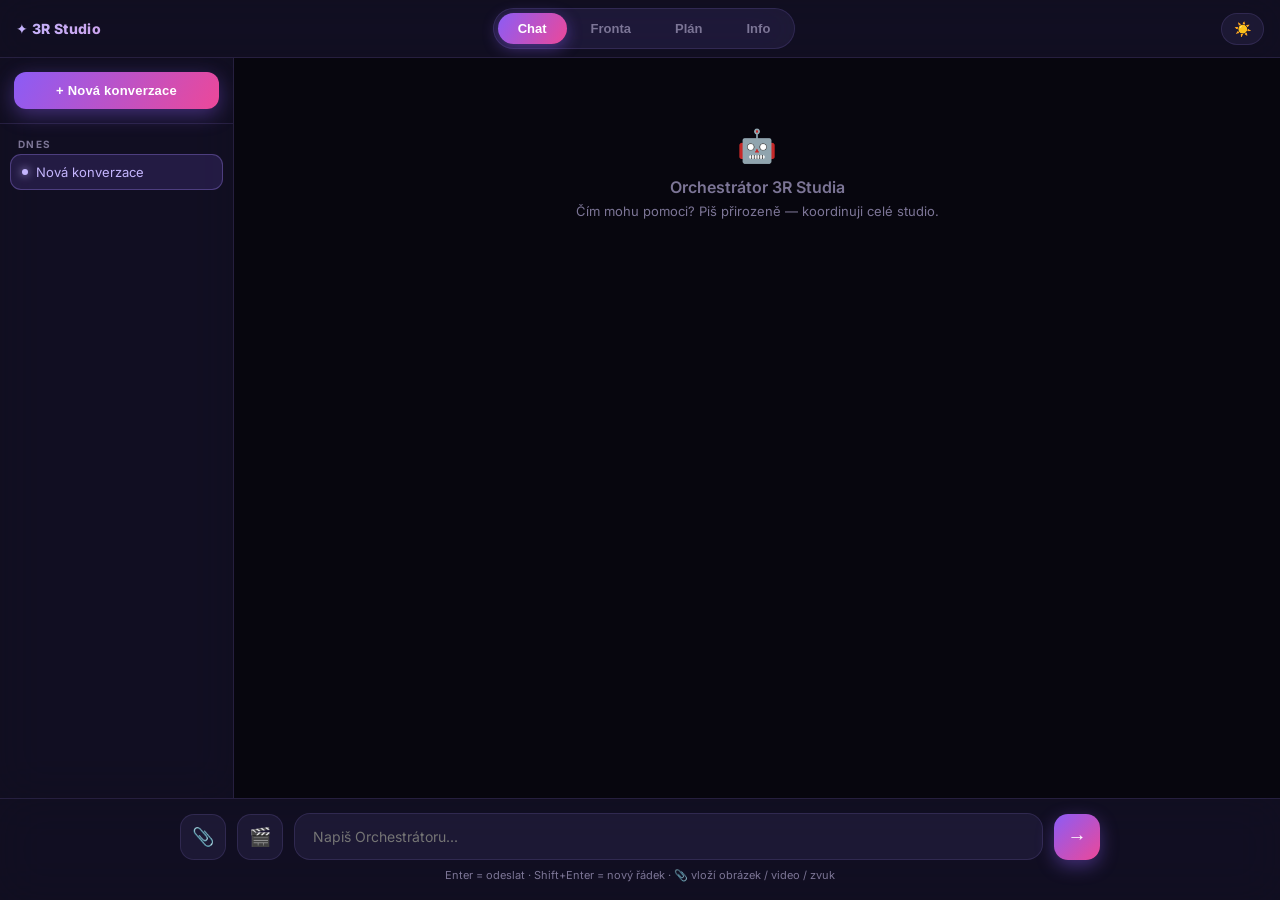
==== commit f7513da7: "chore(admin): aktualni stav axon + admin panel (operator doc, builder taby, model/video) Co-Authored" ====
--- a/index.html
+++ b/index.html
@@ -574,6 +574,7 @@
     <div class="chat-input-wrap">
       <input type="file" id="attach-input" accept="image/*,audio/*,video/*" style="display:none" onchange="handleAttach(this)">
       <button class="attach-btn" id="attach-btn" type="button" title="Vložit obrázek, video nebo zvuk" onclick="document.getElementById('attach-input').click()">📎</button>
+      <button class="attach-btn" id="video-btn" type="button" title="Vytvořit Pavler video" onclick="openVideoMaker()">🎬</button>
       <textarea class="chat-textarea" id="chat-input" placeholder="Napiš Orchestrátoru..." rows="1" oninput="autoResize(this)"></textarea>
       <button class="send-btn" id="send-btn" onclick="sendChat()">→</button>
     </div>
@@ -581,6 +582,22 @@
   </div>
 </div>
 
+<div id="vid-overlay" style="display:none;position:fixed;inset:0;background:rgba(0,0,0,.6);z-index:200;align-items:center;justify-content:center" onclick="if(event.target===this)closeVideoMaker()">
+  <div style="background:var(--surface);border:1px solid var(--border);border-radius:18px;padding:24px;width:min(440px,92vw);max-height:90vh;overflow:auto">
+    <div style="display:flex;justify-content:space-between;align-items:center;margin-bottom:16px"><b style="font-size:16px">🎬 Vytvořit Pavler video</b><button onclick="closeVideoMaker()" style="background:none;border:none;color:var(--text-dim);font-size:18px;cursor:pointer">✕</button></div>
+    <label style="font-size:12px;color:var(--text-dim)">Audio (tvůj track · max 10 MB)</label>
+    <input type="file" id="vid-audio" accept="audio/*" onchange="vidAudioUpload(this)" style="display:block;margin:6px 0 2px;font-size:13px;color:var(--text)">
+    <div id="vid-audio-status" style="font-size:11px;color:var(--text-muted);margin-bottom:12px"></div>
+    <label style="font-size:12px;color:var(--text-dim)">Pozadí (postavička)</label>
+    <select id="vid-bg" style="width:100%;background:var(--surface2);border:1px solid var(--border);color:var(--text);border-radius:10px;padding:8px;font-size:13px;margin:6px 0 12px">
+      <option value="PAVLER">PAVLER</option><option value="RAZOR">RAZOR</option><option value="NYXA">NYXA</option>
+    </select>
+    <label style="font-size:12px;color:var(--text-dim)">Hook (text nahoře, krátce)</label>
+    <input type="text" id="vid-hook" placeholder="ŽÁDNÉ KOMPROMISY" style="width:100%;background:var(--surface2);border:1px solid var(--border);color:var(--text);border-radius:10px;padding:8px;font-size:13px;margin:6px 0 16px">
+    <button onclick="makeVideo()" id="vid-go" style="width:100%;background:linear-gradient(135deg,var(--accent),var(--accent2));color:#fff;border:none;border-radius:12px;padding:11px;font-weight:600;cursor:pointer">Vytvořit video</button>
+    <div id="vid-result" style="margin-top:14px"></div>
+  </div>
+</div>
 <div class="toast-container" id="toast-container"></div>
 <script src="/config.js?v=4"></script>
 <script>
@@ -920,6 +937,31 @@
   // tabulky do scroll-kontejneru (mobil nepreteka)
   html = html.replace(/<table>/g, '<div class="table-scroll"><table>').replace(/<\/table>/g, '</table></div>');
   return html;
+}
+let VID_AUDIO=null;
+function openVideoMaker(){document.getElementById('vid-overlay').style.display='flex';}
+function closeVideoMaker(){document.getElementById('vid-overlay').style.display='none';}
+async function vidAudioUpload(inp){
+  const f=inp.files&&inp.files[0]; if(!f) return;
+  if(f.size>10*1024*1024){document.getElementById('vid-audio-status').textContent='Soubor >10 MB';return;}
+  const st=document.getElementById('vid-audio-status'); st.textContent='Nahrávám audio…';
+  try{ const b64=await fileToB64(f);
+    const r=await fetch(API_BASE+'/media-upload',{method:'POST',headers:{'Content-Type':'application/json'},body:JSON.stringify({filename:f.name,type:f.type,content_b64:b64})});
+    const d=await r.json(); VID_AUDIO=(d.url||'').split('/').pop(); st.textContent='✓ '+f.name;
+  }catch(e){ st.textContent='Chyba nahrávání'; }
+}
+async function makeVideo(){
+  if(!VID_AUDIO){ showToast('Nejdřív nahraj audio','error'); return; }
+  const bg=document.getElementById('vid-bg').value, hook=document.getElementById('vid-hook').value||'';
+  const go=document.getElementById('vid-go'); const ot=go.textContent; go.disabled=true; go.textContent='Renderuji… (~30 s)';
+  document.getElementById('vid-result').innerHTML='';
+  try{
+    const r=await fetch(API_BASE+'/make-video',{method:'POST',headers:{'Content-Type':'application/json'},body:JSON.stringify({audio:VID_AUDIO,bg:bg,hook:hook})});
+    const d=await r.json();
+    if(d&&d.ok&&d.url){ document.getElementById('vid-result').innerHTML='<video controls src="'+d.url+'?t='+Date.now()+'" style="width:100%;border-radius:10px"></video><div style="font-size:12px;margin-top:6px"><a href="'+d.url+'" download style="color:var(--accent3)">⬇ Stáhnout</a></div>'; showToast('✓ Video hotové','success'); }
+    else showToast('Chyba: '+((d&&d.error)||'render selhal'),'error');
+  }catch(e){ showToast('Chyba: '+e.message,'error'); }
+  finally{ go.disabled=false; go.textContent=ot; }
 }
 function fileToB64(file) {
   return new Promise((res, rej) => { const r = new FileReader(); r.onload = () => res(String(r.result).split(',')[1] || ''); r.onerror = rej; r.readAsDataURL(file); });
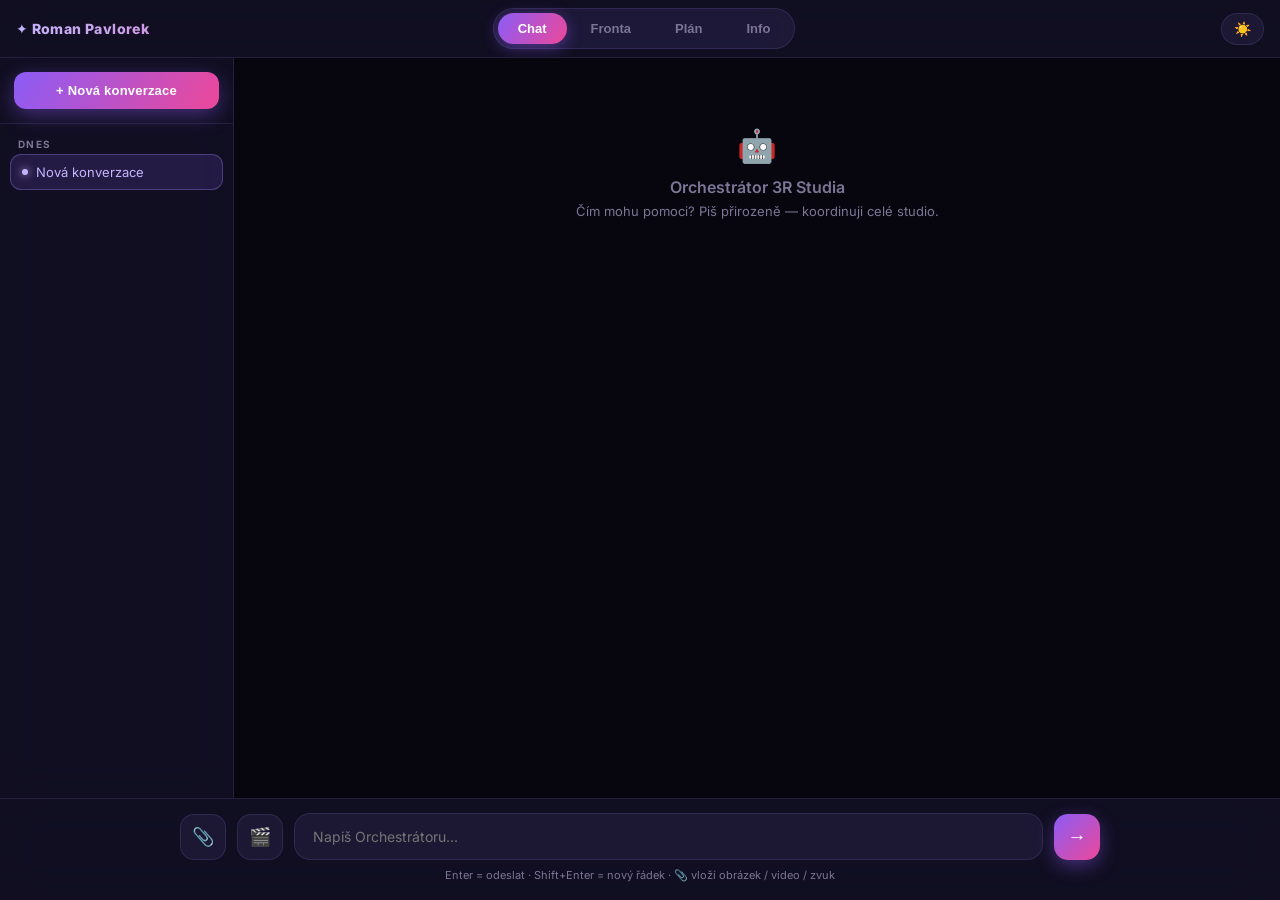
==== commit ceeb5c20: "admin: favicon (hvezda), brand Roman Pavlorek (zastresuje vic), prehled + RVbot/Axon weby" ====
--- a/index.html
+++ b/index.html
@@ -3,7 +3,8 @@
 <head>
   <meta charset="UTF-8">
   <meta name="viewport" content="width=device-width, initial-scale=1.0">
-  <title>Admin Studio</title>
+  <title>Admin · Roman Pavlorek</title>
+  <link rel="icon" type="image/svg+xml" href="data:image/svg+xml,%3Csvg xmlns='http://www.w3.org/2000/svg' viewBox='0 0 32 32'%3E%3Crect width='32' height='32' rx='7' fill='%231a1330'/%3E%3Cpath d='M16 5 L18 14 L27 16 L18 18 L16 27 L14 18 L5 16 L14 14 Z' fill='%238b5cf6'/%3E%3C/svg%3E">
   <link rel="preconnect" href="https://fonts.googleapis.com">
   <link href="https://fonts.googleapis.com/css2?family=Inter:wght@400;500;600;700&display=swap" rel="stylesheet">
   <style>
@@ -358,7 +359,7 @@
 <div class="app">
   <header class="topbar">
     <button class="menu-btn" id="menu-btn" onclick="toggleSidebar()" aria-label="Menu">☰</button>
-    <span class="brand">✦ 3R Studio</span>
+    <span class="brand">✦ Roman Pavlorek</span>
     <nav class="tabs" id="tabs">
       <span class="tab-indicator" id="tab-indicator"></span>
       <button class="tab active" data-tab="chat" onclick="setTab('chat')">Chat</button>
@@ -476,7 +477,7 @@
 
       <div class="view" id="view-info">
         <div class="view-inner">
-          <h2 style="margin-bottom:20px;font-size:20px">3R Studio — přehled</h2>
+          <h2 style="margin-bottom:20px;font-size:20px">Přehled</h2>
 
           <div class="info-grid" style="grid-template-columns:repeat(3,1fr)">
             <div class="stat-card">
@@ -562,6 +563,8 @@
           <div class="info-section">
             <h3>Weby</h3>
             <div class="info-row"><span class="label">🌐 3R Studio</span><span class="value"><a href="https://3rstudio.eu" target="_blank" style="color:var(--accent-light)">3rstudio.eu ↗</a></span></div>
+            <div class="info-row"><span class="label">🤖 RVbot</span><span class="value"><a href="https://rvbot.eu" target="_blank" style="color:var(--accent-light)">rvbot.eu ↗</a></span></div>
+            <div class="info-row"><span class="label">⚙️ Axon</span><span class="value"><a href="https://axon.rvbot.eu" target="_blank" style="color:var(--accent-light)">axon.rvbot.eu ↗</a></span></div>
             <div class="info-row"><span class="label">👤 Roman Pavlorek</span><span class="value"><a href="https://romanpavlorek.eu" target="_blank" style="color:var(--accent-light)">romanpavlorek.eu ↗</a></span></div>
             <div class="info-row"><span class="label">🔧 Admin panel</span><span class="value"><a href="https://admin.romanpavlorek.eu" target="_blank" style="color:var(--accent-light)">admin.romanpavlorek.eu ↗</a></span></div>
           </div>
